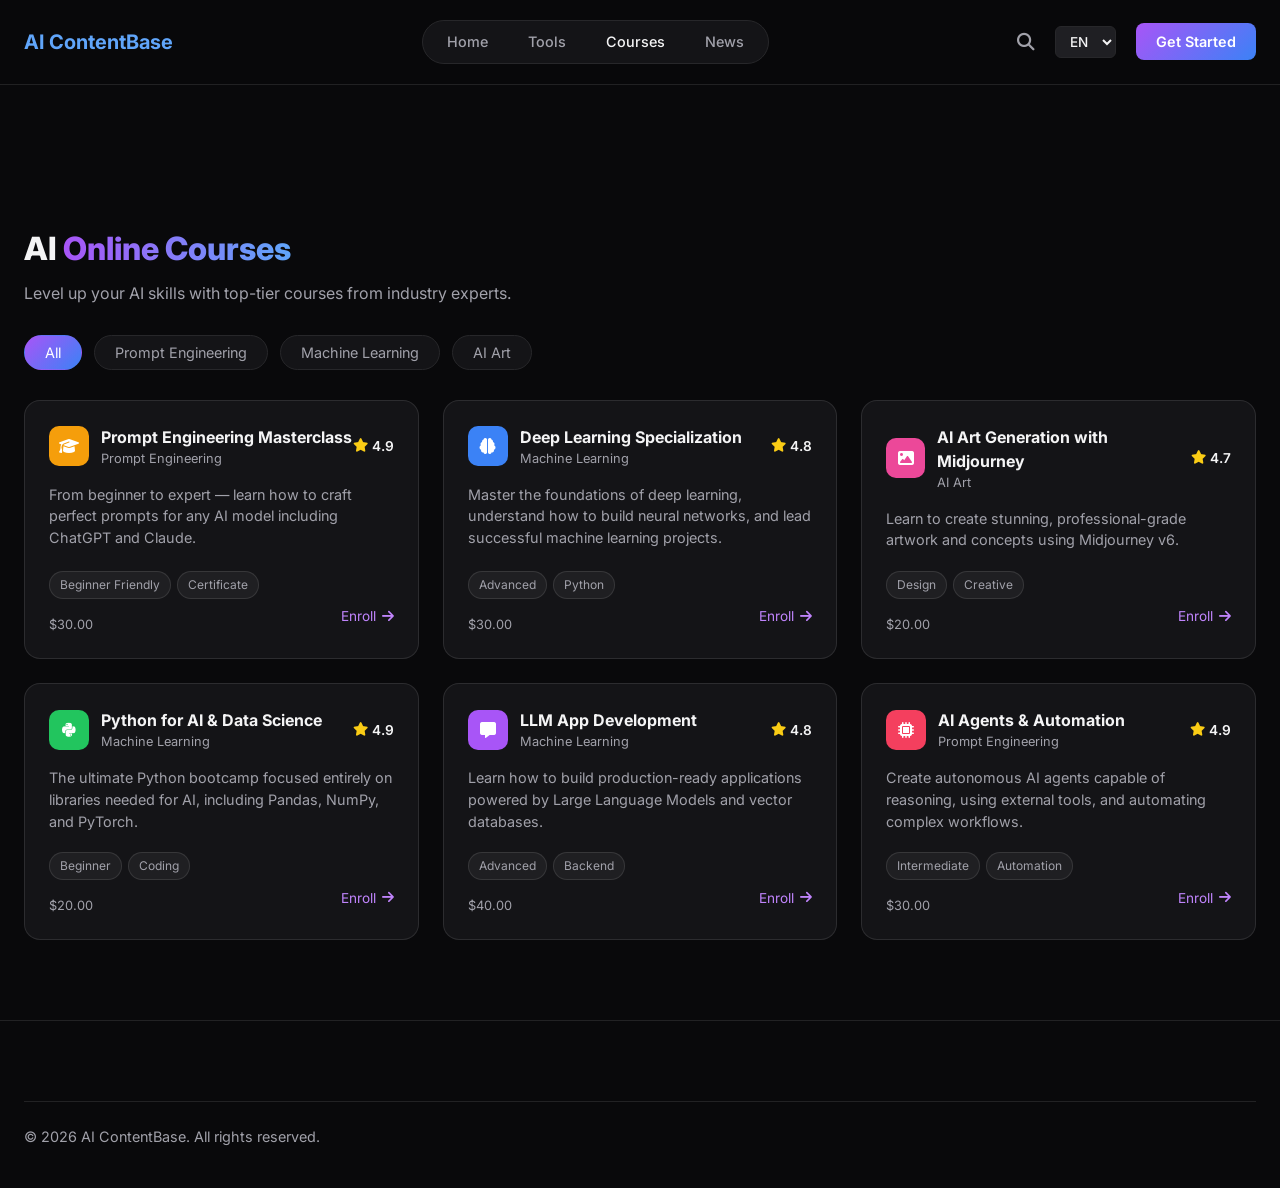
==== courses.html @ c326102f "first commit" ====
<!DOCTYPE html>
<html lang="en">

<head>
    <meta charset="UTF-8">
    <meta name="viewport" content="width=device-width, initial-scale=1.0">
    <title>AI ContentBase | Courses</title>
    <link href="https://fonts.googleapis.com/css2?family=Inter:wght@400;500;600;700;800&display=swap" rel="stylesheet">
    <link rel="stylesheet" href="https://cdnjs.cloudflare.com/ajax/libs/font-awesome/6.4.0/css/all.min.css">
    <link rel="stylesheet" href="style.css">
</head>

<body>

    <nav>
        <div class="nav-left">
            <a href="index.html" class="logo-text">AI ContentBase</a>
        </div>
        <div class="nav-center">
            <a href="index.html" data-i18n="nav_home">Home</a>
            <a href="tools.html" data-i18n="nav_tools">Tools</a>
            <a href="courses.html" class="active" data-i18n="nav_courses">Courses</a>
            <a href="news.html" data-i18n="nav_news">News</a>
        </div>
        <div class="nav-right">
            <i class="fa-solid fa-magnifying-glass search-icon"></i>
            <select class="lang-switch">
                <option value="en">EN</option>
                <option value="th">TH</option>
            </select>
            <button class="btn-primary" data-i18n="nav_get_started">Get Started</button>
        </div>
    </nav>

    <section class="container" style="padding-top: 60px;">
        <div class="section-header-left">
            <div>
                <h2 data-i18n="courses_title">AI <span class="text-gradient">Online Courses</span></h2>
                <p data-i18n="courses_desc">Level up your AI skills with top-tier courses from industry experts.</p>
            </div>
        </div>

        <div class="filters filters-left">
            <button class="filter-btn active" data-i18n="cat_all">All</button>
            <button class="filter-btn" data-i18n="cat_prompt_engineering">Prompt Engineering</button>
            <button class="filter-btn" data-i18n="cat_machine_learning">Machine Learning</button>
            <button class="filter-btn" data-i18n="cat_ai_art">AI Art</button>
        </div>

        <div class="grid-3">
            <a href="#" class="card tool-card">
                <div class="card-header">
                    <div class="card-icon" style="background: #f59e0b;"><i class="fa-solid fa-graduation-cap"></i></div>
                    <div class="tool-title-wrap">
                        <div class="tool-title" data-i18n="course_1_title">Prompt Engineering Masterclass</div>
                        <div class="tool-cat" data-i18n="cat_prompt_engineering">Prompt Engineering</div>
                    </div>
                    <div class="tool-rating"><i class="fa-solid fa-star"></i> 4.9</div>
                </div>
                <p class="tool-desc" data-i18n="course_1_desc">From beginner to expert — learn how to craft perfect prompts for any AI model
                    including ChatGPT and Claude.</p>
                <div class="tool-tags">
                    <span class="tool-tag" data-i18n="tag_beginner_friendly">Beginner Friendly</span>
                    <span class="tool-tag" data-i18n="tag_certificate">Certificate</span>
                </div>
                <div class="tool-footer">
                    <div class="tool-price">$30.00</div>
                    <div class="tool-visit enroll-btn" data-i18n="btn_enroll">Enroll <i
                            class="fa-solid fa-arrow-right"></i></div>
                </div>
            </a>

            <a href="#" class="card tool-card">
                <div class="card-header">
                    <div class="card-icon" style="background: #3b82f6;"><i class="fa-solid fa-brain"></i></div>
                    <div class="tool-title-wrap">
                        <div class="tool-title" data-i18n="course_2_title">Deep Learning Specialization</div>
                        <div class="tool-cat" data-i18n="cat_machine_learning">Machine Learning</div>
                    </div>
                    <div class="tool-rating"><i class="fa-solid fa-star"></i> 4.8</div>
                </div>
                <p class="tool-desc" data-i18n="course_2_desc">Master the foundations of deep learning, understand how to build neural networks,
                    and lead successful machine learning projects.</p>
                <div class="tool-tags">
                    <span class="tool-tag" data-i18n="tag_advanced">Advanced</span>
                    <span class="tool-tag" data-i18n="tag_python">Python</span>
                </div>
                <div class="tool-footer">
                    <div class="tool-price">$30.00</div>
                    <div class="tool-visit enroll-btn" data-i18n="btn_enroll">Enroll <i
                            class="fa-solid fa-arrow-right"></i></div>
                </div>
            </a>

            <a href="#" class="card tool-card">
                <div class="card-header">
                    <div class="card-icon" style="background: #ec4899;"><i class="fa-solid fa-image"></i></div>
                    <div class="tool-title-wrap">
                        <div class="tool-title" data-i18n="course_3_title">AI Art Generation with Midjourney</div>
                        <div class="tool-cat" data-i18n="cat_ai_art">AI Art</div>
                    </div>
                    <div class="tool-rating"><i class="fa-solid fa-star"></i> 4.7</div>
                </div>
                <p class="tool-desc" data-i18n="course_3_desc">Learn to create stunning, professional-grade artwork and concepts using Midjourney
                    v6.</p>
                <div class="tool-tags">
                    <span class="tool-tag" data-i18n="tag_design">Design</span>
                    <span class="tool-tag" data-i18n="tag_creative">Creative</span>
                </div>
                <div class="tool-footer">
                    <div class="tool-price">$20.00</div>
                    <div class="tool-visit enroll-btn" data-i18n="btn_enroll">Enroll <i
                            class="fa-solid fa-arrow-right"></i></div>
                </div>
            </a>

            <a href="#" class="card tool-card">
                <div class="card-header">
                    <div class="card-icon" style="background: #22c55e;"><i class="fa-brands fa-python"></i></div>
                    <div class="tool-title-wrap">
                        <div class="tool-title" data-i18n="course_4_title">Python for AI & Data Science</div>
                        <div class="tool-cat" data-i18n="cat_machine_learning">Machine Learning</div>
                    </div>
                    <div class="tool-rating"><i class="fa-solid fa-star"></i> 4.9</div>
                </div>
                <p class="tool-desc" data-i18n="course_4_desc">The ultimate Python bootcamp focused entirely on libraries needed for AI, including
                    Pandas, NumPy, and PyTorch.</p>
                <div class="tool-tags">
                    <span class="tool-tag" data-i18n="tag_beginner">Beginner</span>
                    <span class="tool-tag" data-i18n="tag_coding">Coding</span>
                </div>
                <div class="tool-footer">
                    <div class="tool-price">$20.00</div>
                    <div class="tool-visit enroll-btn" data-i18n="btn_enroll">Enroll <i
                            class="fa-solid fa-arrow-right"></i></div>
                </div>
            </a>

            <a href="#" class="card tool-card">
                <div class="card-header">
                    <div class="card-icon" style="background: #a855f7;"><i class="fa-solid fa-message"></i></div>
                    <div class="tool-title-wrap">
                        <div class="tool-title" data-i18n="course_5_title">LLM App Development</div>
                        <div class="tool-cat" data-i18n="cat_machine_learning">Machine Learning</div>
                    </div>
                    <div class="tool-rating"><i class="fa-solid fa-star"></i> 4.8</div>
                </div>
                <p class="tool-desc" data-i18n="course_5_desc">Learn how to build production-ready applications powered by Large Language Models
                    and vector databases.</p>
                <div class="tool-tags">
                    <span class="tool-tag" data-i18n="tag_advanced">Advanced</span>
                    <span class="tool-tag" data-i18n="tag_backend">Backend</span>
                </div>
                <div class="tool-footer">
                    <div class="tool-price">$40.00</div>
                    <div class="tool-visit enroll-btn" data-i18n="btn_enroll">Enroll <i
                            class="fa-solid fa-arrow-right"></i></div>
                </div>
            </a>

            <a href="#" class="card tool-card">
                <div class="card-header">
                    <div class="card-icon" style="background: #f43f5e;"><i class="fa-solid fa-microchip"></i></div>
                    <div class="tool-title-wrap">
                        <div class="tool-title" data-i18n="course_6_title">AI Agents & Automation</div>
                        <div class="tool-cat" data-i18n="cat_prompt_engineering">Prompt Engineering</div>
                    </div>
                    <div class="tool-rating"><i class="fa-solid fa-star"></i> 4.9</div>
                </div>
                <p class="tool-desc" data-i18n="course_6_desc">Create autonomous AI agents capable of reasoning, using external tools, and
                    automating complex workflows.</p>
                <div class="tool-tags">
                    <span class="tool-tag" data-i18n="tag_intermediate">Intermediate</span>
                    <span class="tool-tag" data-i18n="tag_automation">Automation</span>
                </div>
                <div class="tool-footer">
                    <div class="tool-price">$30.00</div>
                    <div class="tool-visit enroll-btn" data-i18n="btn_enroll">Enroll <i
                            class="fa-solid fa-arrow-right"></i></div>
                </div>
            </a>
        </div>
    </section>

    <footer>
        <div class="container">
            <div class="footer-bottom">
                <div data-i18n="footer_rights">&copy; 2026 AI ContentBase. All rights reserved.</div>
            </div>
        </div>
    </footer>
    <script src="script.js"></script>
</body>

</html>
---- style.css ----
:root {
    --bg: #09090b;
    --surface: #141417;
    --surface-light: #1f1f23;
    --border: #27272a;
    --border-light: rgba(255, 255, 255, 0.1);
    --text-main: #f4f4f5;
    --text-muted: #a1a1aa;

    --grad-primary: linear-gradient(135deg, #a855f7 0%, #3b82f6 100%);
    --grad-purple-blue: linear-gradient(90deg, #a855f7, #60a5fa);
    --grad-blue-teal: linear-gradient(90deg, #3b82f6, #2dd4bf);

    --tag-purple: rgba(168, 85, 247, 0.2);
    --tag-purple-text: #d8b4fe;
    --tag-blue: rgba(59, 130, 246, 0.2);
    --tag-blue-text: #93c5fd;
    --tag-green: rgba(34, 197, 94, 0.2);
    --tag-green-text: #86efac;
    --tag-orange: rgba(249, 115, 22, 0.2);
    --tag-orange-text: #fdba74;
    --tag-pink: rgba(236, 72, 153, 0.2);
    --tag-pink-text: #f9a8d4;
    --tag-teal: rgba(20, 184, 166, 0.2);
    --tag-teal-text: #5eead4;
}

* {
    margin: 0;
    padding: 0;
    box-sizing: border-box;
    font-family: 'Inter', sans-serif;
}

body {
    background-color: var(--bg);
    color: var(--text-main);
    line-height: 1.5;
    overflow-x: hidden;
}

a {
    text-decoration: none;
    color: inherit;
}

.container {
    max-width: 1280px;
    margin: 0 auto;
    padding: 0 24px;
}

/* Navigation */
nav {
    display: flex;
    justify-content: space-between;
    align-items: center;
    padding: 20px 24px;
    border-bottom: 1px solid var(--border-light);
    background: rgba(9, 9, 11, 0.8);
    backdrop-filter: blur(12px);
    position: sticky;
    top: 0;
    z-index: 100;
}

.sidebar nav {
    flex-direction: column;
    align-items: stretch;
    justify-content: flex-start;
    padding: 0;
    border-bottom: none;
    background: transparent;
    backdrop-filter: none;
    position: static;
}

.nav-left {
    display: flex;
    align-items: center;
    gap: 12px;
}

.logo-text {
    font-size: 1.25rem;
    font-weight: 700;
    color: #60a5fa;
}

.nav-center {
    display: flex;
    gap: 24px;
    background: var(--surface);
    padding: 6px 16px;
    border-radius: 100px;
    border: 1px solid var(--border);
}

.nav-center a {
    font-size: 0.9rem;
    color: var(--text-muted);
    font-weight: 500;
    transition: color 0.2s;
    padding: 4px 8px;
}

.nav-center a.active,
.nav-center a:hover {
    color: var(--text-main);
}

.nav-right {
    display: flex;
    align-items: center;
    gap: 20px;
}

.search-icon {
    color: var(--text-muted);
    cursor: pointer;
    font-size: 1.1rem;
}

.lang-switch {
    background: var(--surface-light);
    color: var(--text-main);
    border: 1px solid var(--border);
    border-radius: 6px;
    padding: 6px 10px;
    font-size: 0.85rem;
    font-weight: 500;
    outline: none;
    cursor: pointer;
    transition: all 0.2s;
}

.lang-switch:hover {
    border-color: rgba(255, 255, 255, 0.2);
}

/* Buttons */
.btn-primary {
    background: var(--grad-primary);
    color: white;
    padding: 10px 20px;
    border-radius: 8px;
    font-weight: 600;
    font-size: 0.9rem;
    border: none;
    cursor: pointer;
    transition: opacity 0.2s;
}

.btn-primary:hover {
    opacity: 0.9;
}

.btn-large {
    padding: 16px 32px;
    border-radius: 14px;
    font-size: 1.1rem;
    font-weight: 600;
    display: inline-flex;
    align-items: center;
    gap: 8px;
    cursor: pointer;
    transition: transform 0.2s;
}

.btn-large:hover {
    transform: translateY(-2px);
}

.btn-gradient {
    background: var(--grad-primary);
    color: white;
    border: none;
}

.btn-outline {
    background: rgba(255, 255, 255, 0.03);
    border: 1px solid var(--border-light);
    color: white;
}

/* Hero */
.hero {
    position: relative;
    padding: 160px 0 120px;
    text-align: center;
    overflow: hidden;
    border-bottom: 1px solid var(--border-light);
}

.hero-bg-grid {
    position: absolute;
    top: 0;
    left: 0;
    right: 0;
    bottom: 0;
    background-image: linear-gradient(to right, rgba(255, 255, 255, 0.03) 1px, transparent 1px), linear-gradient(to bottom, rgba(255, 255, 255, 0.03) 1px, transparent 1px);
    background-size: 50px 50px;
    z-index: -1;
    mask-image: radial-gradient(circle at center, black 40%, transparent 80%);
    -webkit-mask-image: radial-gradient(circle at center, black 40%, transparent 80%);
}

.pill-badge {
    display: inline-flex;
    align-items: center;
    gap: 8px;
    background: rgba(255, 255, 255, 0.05);
    border: 1px solid var(--border-light);
    padding: 8px 20px;
    border-radius: 100px;
    font-size: 0.95rem;
    color: var(--text-muted);
    margin-bottom: 40px;
}

.pill-badge i {
    color: #a855f7;
}

.hero h1 {
    font-size: 6rem;
    font-weight: 800;
    line-height: 1.1;
    margin-bottom: 32px;
    letter-spacing: -2px;
}

.text-gradient {
    background: var(--grad-purple-blue);
    -webkit-background-clip: text;
    -webkit-text-fill-color: transparent;
}

.text-gradient-alt {
    background: var(--grad-blue-teal);
    -webkit-background-clip: text;
    -webkit-text-fill-color: transparent;
}

.hero p {
    font-size: 1.4rem;
    color: var(--text-muted);
    max-width: 750px;
    margin: 0 auto 50px;
}

.hero-btns {
    display: flex;
    justify-content: center;
    gap: 16px;
    margin-bottom: 60px;
}

/* Typography & Layout */
.section-header {
    text-align: center;
    margin: 120px 0 60px;
}

.section-header h2 {
    font-size: 3.5rem;
    font-weight: 800;
    margin-bottom: 16px;
    letter-spacing: -1px;
}

.section-header p {
    color: var(--text-muted);
    font-size: 1.25rem;
}

.section-header-left {
    display: flex;
    justify-content: space-between;
    align-items: flex-end;
    margin: 80px 0 30px;
}

.section-header-left h2 {
    font-size: 2rem;
    font-weight: 800;
}

.section-header-left p {
    color: var(--text-muted);
    margin-top: 8px;
}

.view-all {
    color: var(--text-muted);
    font-size: 0.9rem;
    transition: color 0.2s;
}

.view-all:hover {
    color: white;
}

/* Grids */
.grid-3 {
    display: grid;
    grid-template-columns: repeat(3, 1fr);
    gap: 24px;
}

.grid-4 {
    display: grid;
    grid-template-columns: repeat(4, 1fr);
    gap: 24px;
}

.grid-6 {
    display: grid;
    grid-template-columns: repeat(6, 1fr);
    gap: 20px;
}

/* Filters */
.filters {
    display: flex;
    justify-content: center;
    gap: 12px;
    margin-bottom: 40px;
    flex-wrap: wrap;
}

.filters-left {
    justify-content: flex-start;
    margin-bottom: 30px;
}

.filter-btn {
    background: var(--surface);
    border: 1px solid var(--border);
    color: var(--text-muted);
    padding: 8px 20px;
    border-radius: 100px;
    font-size: 0.9rem;
    cursor: pointer;
    transition: all 0.2s;
}

.filter-btn:hover {
    background: var(--surface-light);
    color: white;
}

.filter-btn.active {
    background: var(--grad-primary);
    color: white;
    border-color: transparent;
}

/* Cards */
.card {
    background: var(--surface);
    border: 1px solid var(--border-light);
    border-radius: 16px;
    padding: 24px;
    transition: transform 0.2s, border-color 0.2s;
    position: relative;
    display: flex;
    flex-direction: column;
    text-decoration: none;
}

.card:hover {
    transform: translateY(-4px);
    border-color: rgba(255, 255, 255, 0.2);
}

.card-header {
    display: flex;
    justify-content: space-between;
    align-items: flex-start;
    margin-bottom: 20px;
}

.card-icon {
    width: 48px;
    height: 48px;
    border-radius: 12px;
    display: flex;
    align-items: center;
    justify-content: center;
    font-size: 1.2rem;
    color: white;
    background: #3b82f6;
}

.card-arrow {
    color: var(--text-muted);
    font-size: 0.9rem;
}

.card-meta {
    display: flex;
    align-items: center;
    gap: 12px;
    margin-bottom: 12px;
    font-size: 0.8rem;
}

.tag {
    padding: 4px 10px;
    border-radius: 100px;
    font-weight: 600;
}

.tag-purple {
    background: var(--tag-purple);
    color: var(--tag-purple-text);
}

.tag-blue {
    background: var(--tag-blue);
    color: var(--tag-blue-text);
}

.tag-green {
    background: var(--tag-green);
    color: var(--tag-green-text);
}

.tag-orange {
    background: var(--tag-orange);
    color: var(--tag-orange-text);
}

.tag-pink {
    background: var(--tag-pink);
    color: var(--tag-pink-text);
}

.tag-teal {
    background: var(--tag-teal);
    color: var(--tag-teal-text);
}

.card-title {
    font-size: 1.1rem;
    font-weight: 700;
    margin-bottom: 8px;
}

.card-desc {
    color: var(--text-muted);
    font-size: 0.9rem;
}

/* Tool Cards */
.tool-card .card-header {
    align-items: center;
    margin-bottom: 16px;
}

.tool-card .card-icon {
    width: 40px;
    height: 40px;
    font-size: 1rem;
    border-radius: 10px;
}

.tool-title-wrap {
    flex-grow: 1;
    margin-left: 12px;
}

.tool-title {
    font-weight: 700;
    font-size: 1rem;
}

.tool-cat {
    font-size: 0.8rem;
    color: var(--text-muted);
}

.tool-rating {
    display: flex;
    align-items: center;
    gap: 4px;
    font-size: 0.85rem;
    font-weight: 600;
}

.tool-rating i {
    color: #facc15;
}

.tool-desc {
    color: var(--text-muted);
    font-size: 0.9rem;
    margin-bottom: 20px;
    flex-grow: 1;
}

.tool-footer {
    display: flex;
    justify-content: space-between;
    align-items: center;
    margin-top: auto;
}

.tool-tags {
    display: flex;
    gap: 6px;
}

.tool-tag {
    background: rgba(255, 255, 255, 0.05);
    border: 1px solid var(--border-light);
    padding: 4px 10px;
    border-radius: 100px;
    font-size: 0.75rem;
    color: var(--text-muted);
}

.tool-visit {
    color: #c084fc;
    font-size: 0.85rem;
    display: flex;
    align-items: center;
    gap: 6px;
}

.tool-price {
    font-size: 0.8rem;
    color: var(--text-muted);
    margin-top: 16px;
}

/* Footer */
footer {
    border-top: 1px solid var(--border-light);
    padding: 80px 0 40px;
    margin-top: 80px;
}

.footer-grid {
    display: grid;
    grid-template-columns: 2fr 1fr 1fr 1fr;
    gap: 40px;
    margin-bottom: 60px;
}

.footer-brand p {
    color: var(--text-muted);
    margin: 20px 0;
    font-size: 1.05rem;
    max-width: 300px;
}

.socials {
    display: flex;
    gap: 12px;
}

.social-btn {
    width: 40px;
    height: 40px;
    border-radius: 50%;
    border: 1px solid var(--border-light);
    display: flex;
    align-items: center;
    justify-content: center;
    color: var(--text-muted);
    transition: all 0.2s;
}

.social-btn:hover {
    color: white;
    border-color: white;
}

.footer-links h4 {
    font-size: 1.1rem;
    margin-bottom: 24px;
    font-weight: 600;
}

.footer-links ul {
    list-style: none;
}

.footer-links li {
    margin-bottom: 16px;
}

.footer-links a {
    color: var(--text-muted);
    transition: color 0.2s;
}

.footer-links a:hover {
    color: white;
}

.footer-bottom {
    border-top: 1px solid var(--border-light);
    padding-top: 24px;
    display: flex;
    justify-content: space-between;
    color: var(--text-muted);
    font-size: 0.9rem;
    align-items: center;
}

/* Responsive */
@media (max-width: 1024px) {
    .grid-6 {
        grid-template-columns: repeat(3, 1fr);
    }

    .grid-4 {
        grid-template-columns: repeat(2, 1fr);
    }

    .grid-3 {
        grid-template-columns: repeat(2, 1fr);
    }
}

@media (max-width: 768px) {
    .nav-center {
        display: none;
    }

    .hero h1 {
        font-size: 3rem;
    }

    .grid-6,
    .grid-4,
    .grid-3 {
        grid-template-columns: 1fr;
    }

    .footer-grid {
        grid-template-columns: 1fr;
    }
}

/* Animations */
@keyframes fadeIn {
    from {
        opacity: 0;
        transform: translateY(10px);
    }

    to {
        opacity: 1;
        transform: translateY(0);
    }
}
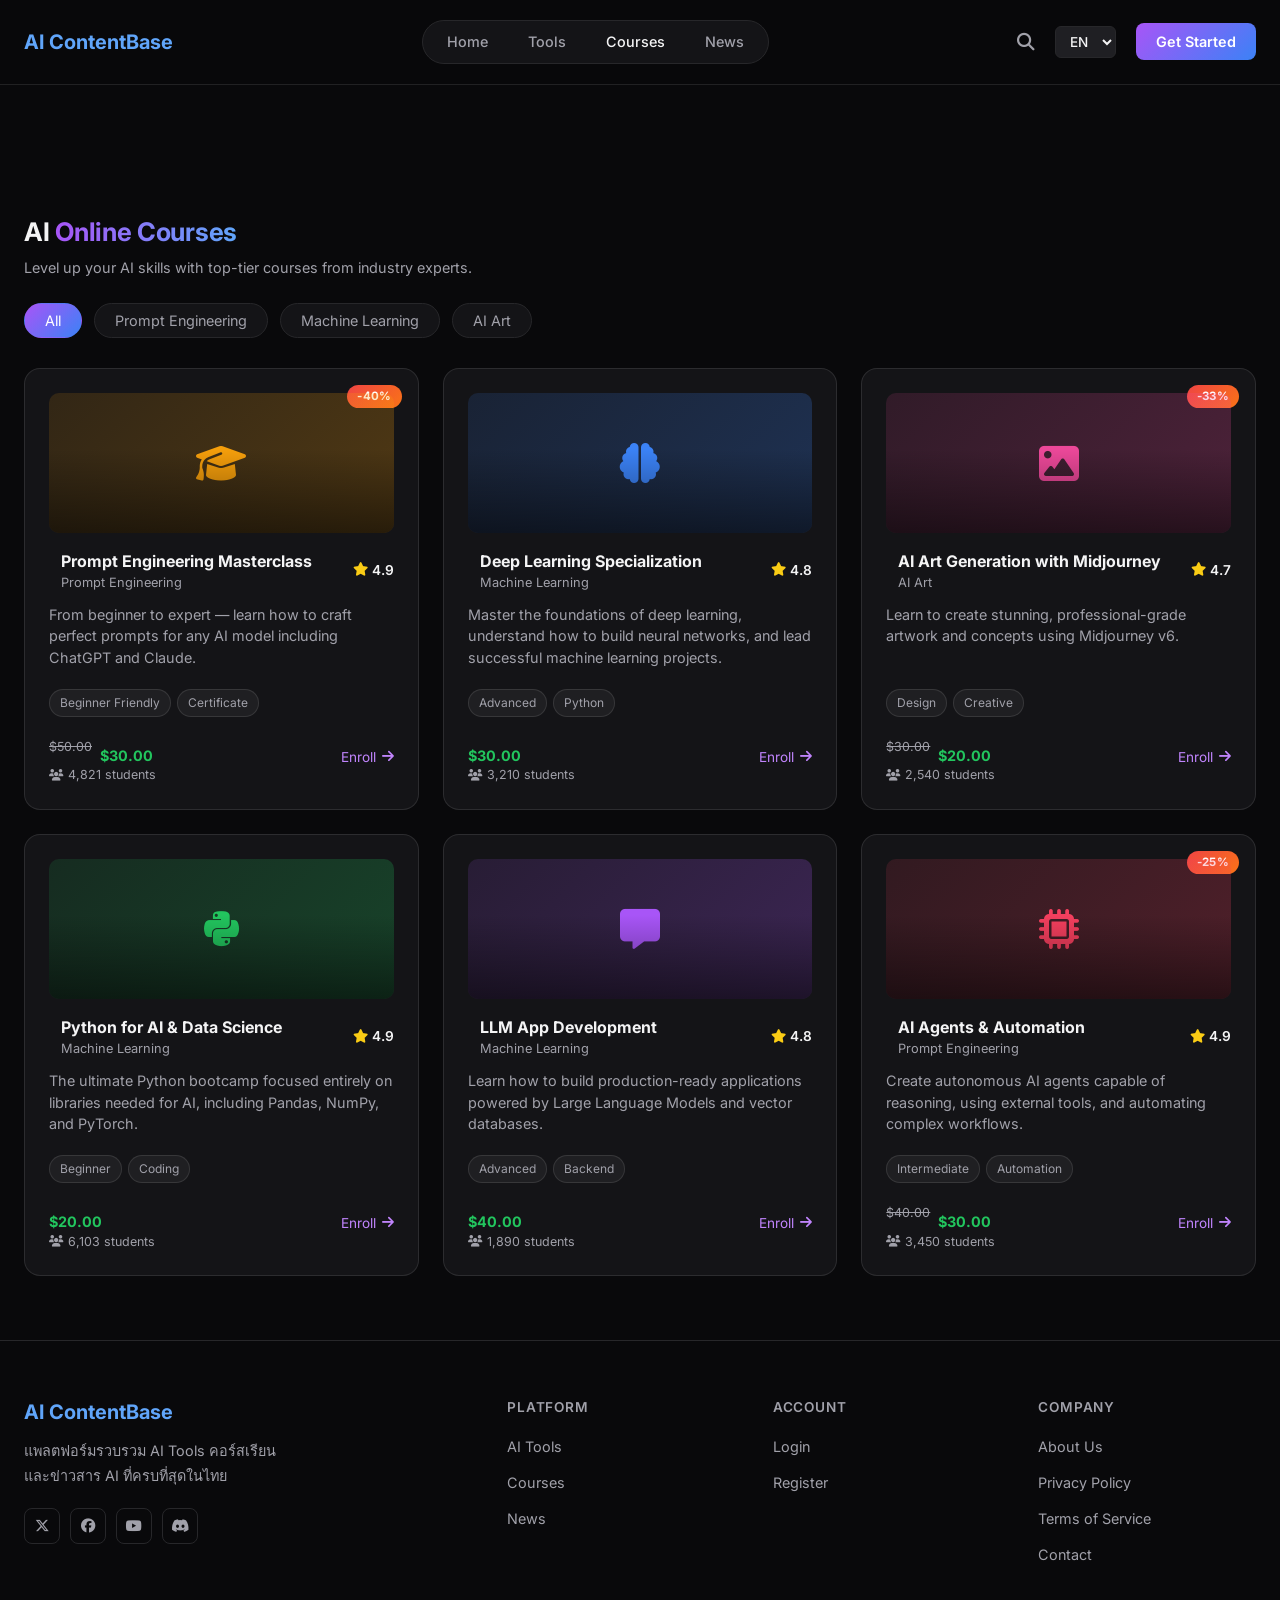
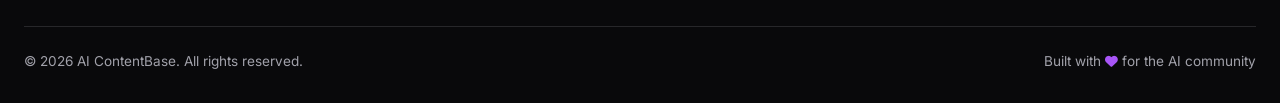
==== commit 35a101b7: "Improve UX/UI: search overlay, toast, empty state, course thumbnails, discount badges, full footer, " ====
--- a/courses.html
+++ b/courses.html
@@ -12,6 +12,21 @@
 
 <body>
 
+    <!-- Search Overlay -->
+    <div class="search-overlay" id="searchOverlay">
+        <div class="search-overlay-inner">
+            <div class="search-overlay-input-wrap">
+                <i class="fa-solid fa-magnifying-glass"></i>
+                <input type="text" class="search-overlay-input" id="searchOverlayInput" placeholder="Search courses...">
+                <button class="search-overlay-close" id="searchOverlayClose">ESC</button>
+            </div>
+            <p class="search-hint">Press <kbd style="background:var(--surface-light);border:1px solid var(--border);padding:2px 7px;border-radius:4px;font-size:0.8rem;">Enter</kbd> to search &nbsp;·&nbsp; <kbd style="background:var(--surface-light);border:1px solid var(--border);padding:2px 7px;border-radius:4px;font-size:0.8rem;">ESC</kbd> to close</p>
+        </div>
+    </div>
+
+    <!-- Toast Container -->
+    <div class="toast-container" id="toastContainer"></div>
+
     <nav>
         <div class="nav-left">
             <a href="index.html" class="logo-text">AI ContentBase</a>
@@ -23,16 +38,26 @@
             <a href="news.html" data-i18n="nav_news">News</a>
         </div>
         <div class="nav-right">
-            <i class="fa-solid fa-magnifying-glass search-icon"></i>
+            <i class="fa-solid fa-magnifying-glass search-icon" id="searchToggle"></i>
             <select class="lang-switch">
                 <option value="en">EN</option>
                 <option value="th">TH</option>
             </select>
             <button class="btn-primary" data-i18n="nav_get_started">Get Started</button>
+            <button class="nav-hamburger" id="navHamburger"><i class="fa-solid fa-bars"></i></button>
         </div>
     </nav>
 
-    <section class="container" style="padding-top: 60px;">
+    <!-- Mobile Nav -->
+    <div class="mobile-nav" id="mobileNav">
+        <a href="index.html" data-i18n="nav_home">Home</a>
+        <a href="tools.html" data-i18n="nav_tools">Tools</a>
+        <a href="courses.html" class="active" data-i18n="nav_courses">Courses</a>
+        <a href="news.html" data-i18n="nav_news">News</a>
+    </div>
+
+    <section class="page-section">
+        <div class="container">
         <div class="section-header-left">
             <div>
                 <h2 data-i18n="courses_title">AI <span class="text-gradient">Online Courses</span></h2>
@@ -41,151 +66,240 @@
         </div>
 
         <div class="filters filters-left">
-            <button class="filter-btn active" data-i18n="cat_all">All</button>
-            <button class="filter-btn" data-i18n="cat_prompt_engineering">Prompt Engineering</button>
-            <button class="filter-btn" data-i18n="cat_machine_learning">Machine Learning</button>
-            <button class="filter-btn" data-i18n="cat_ai_art">AI Art</button>
-        </div>
-
-        <div class="grid-3">
-            <a href="#" class="card tool-card">
-                <div class="card-header">
-                    <div class="card-icon" style="background: #f59e0b;"><i class="fa-solid fa-graduation-cap"></i></div>
+            <button class="filter-btn active" data-filter="all" data-i18n="cat_all">All</button>
+            <button class="filter-btn" data-filter="prompt engineering" data-i18n="cat_prompt_engineering">Prompt Engineering</button>
+            <button class="filter-btn" data-filter="machine learning" data-i18n="cat_machine_learning">Machine Learning</button>
+            <button class="filter-btn" data-filter="ai art" data-i18n="cat_ai_art">AI Art</button>
+        </div>
+
+        <div class="grid-3" id="coursesGrid">
+            <!-- Card 1 -->
+            <a href="#" class="card tool-card" data-category="prompt engineering">
+                <div class="discount-badge">-40%</div>
+                <div class="course-thumb" style="background: linear-gradient(135deg, #f59e0b22, #f59e0b44);">
+                    <i class="fa-solid fa-graduation-cap" style="color:#f59e0b;"></i>
+                </div>
+                <div class="card-header" style="margin-bottom:12px;">
                     <div class="tool-title-wrap">
                         <div class="tool-title" data-i18n="course_1_title">Prompt Engineering Masterclass</div>
                         <div class="tool-cat" data-i18n="cat_prompt_engineering">Prompt Engineering</div>
                     </div>
                     <div class="tool-rating"><i class="fa-solid fa-star"></i> 4.9</div>
                 </div>
-                <p class="tool-desc" data-i18n="course_1_desc">From beginner to expert — learn how to craft perfect prompts for any AI model
-                    including ChatGPT and Claude.</p>
-                <div class="tool-tags">
+                <p class="tool-desc" data-i18n="course_1_desc">From beginner to expert — learn how to craft perfect prompts for any AI model including ChatGPT and Claude.</p>
+                <div class="tool-tags" style="margin-bottom:12px;">
                     <span class="tool-tag" data-i18n="tag_beginner_friendly">Beginner Friendly</span>
                     <span class="tool-tag" data-i18n="tag_certificate">Certificate</span>
                 </div>
                 <div class="tool-footer">
-                    <div class="tool-price">$30.00</div>
-                    <div class="tool-visit enroll-btn" data-i18n="btn_enroll">Enroll <i
-                            class="fa-solid fa-arrow-right"></i></div>
-                </div>
-            </a>
-
-            <a href="#" class="card tool-card">
-                <div class="card-header">
-                    <div class="card-icon" style="background: #3b82f6;"><i class="fa-solid fa-brain"></i></div>
+                    <div>
+                        <div class="price-wrap">
+                            <span class="price-original">$50.00</span>
+                            <span class="price-current tool-price">$30.00</span>
+                        </div>
+                        <div class="student-count"><i class="fa-solid fa-users"></i> 4,821 students</div>
+                    </div>
+                    <div class="tool-visit enroll-btn" data-i18n="btn_enroll">Enroll <i class="fa-solid fa-arrow-right"></i></div>
+                </div>
+            </a>
+
+            <!-- Card 2 -->
+            <a href="#" class="card tool-card" data-category="machine learning">
+                <div class="course-thumb" style="background: linear-gradient(135deg, #3b82f622, #3b82f644);">
+                    <i class="fa-solid fa-brain" style="color:#3b82f6;"></i>
+                </div>
+                <div class="card-header" style="margin-bottom:12px;">
                     <div class="tool-title-wrap">
                         <div class="tool-title" data-i18n="course_2_title">Deep Learning Specialization</div>
                         <div class="tool-cat" data-i18n="cat_machine_learning">Machine Learning</div>
                     </div>
                     <div class="tool-rating"><i class="fa-solid fa-star"></i> 4.8</div>
                 </div>
-                <p class="tool-desc" data-i18n="course_2_desc">Master the foundations of deep learning, understand how to build neural networks,
-                    and lead successful machine learning projects.</p>
-                <div class="tool-tags">
+                <p class="tool-desc" data-i18n="course_2_desc">Master the foundations of deep learning, understand how to build neural networks, and lead successful machine learning projects.</p>
+                <div class="tool-tags" style="margin-bottom:12px;">
                     <span class="tool-tag" data-i18n="tag_advanced">Advanced</span>
                     <span class="tool-tag" data-i18n="tag_python">Python</span>
                 </div>
                 <div class="tool-footer">
-                    <div class="tool-price">$30.00</div>
-                    <div class="tool-visit enroll-btn" data-i18n="btn_enroll">Enroll <i
-                            class="fa-solid fa-arrow-right"></i></div>
-                </div>
-            </a>
-
-            <a href="#" class="card tool-card">
-                <div class="card-header">
-                    <div class="card-icon" style="background: #ec4899;"><i class="fa-solid fa-image"></i></div>
+                    <div>
+                        <div class="price-wrap">
+                            <span class="price-current tool-price">$30.00</span>
+                        </div>
+                        <div class="student-count"><i class="fa-solid fa-users"></i> 3,210 students</div>
+                    </div>
+                    <div class="tool-visit enroll-btn" data-i18n="btn_enroll">Enroll <i class="fa-solid fa-arrow-right"></i></div>
+                </div>
+            </a>
+
+            <!-- Card 3 -->
+            <a href="#" class="card tool-card" data-category="ai art">
+                <div class="discount-badge">-33%</div>
+                <div class="course-thumb" style="background: linear-gradient(135deg, #ec489922, #ec489944);">
+                    <i class="fa-solid fa-image" style="color:#ec4899;"></i>
+                </div>
+                <div class="card-header" style="margin-bottom:12px;">
                     <div class="tool-title-wrap">
                         <div class="tool-title" data-i18n="course_3_title">AI Art Generation with Midjourney</div>
                         <div class="tool-cat" data-i18n="cat_ai_art">AI Art</div>
                     </div>
                     <div class="tool-rating"><i class="fa-solid fa-star"></i> 4.7</div>
                 </div>
-                <p class="tool-desc" data-i18n="course_3_desc">Learn to create stunning, professional-grade artwork and concepts using Midjourney
-                    v6.</p>
-                <div class="tool-tags">
+                <p class="tool-desc" data-i18n="course_3_desc">Learn to create stunning, professional-grade artwork and concepts using Midjourney v6.</p>
+                <div class="tool-tags" style="margin-bottom:12px;">
                     <span class="tool-tag" data-i18n="tag_design">Design</span>
                     <span class="tool-tag" data-i18n="tag_creative">Creative</span>
                 </div>
                 <div class="tool-footer">
-                    <div class="tool-price">$20.00</div>
-                    <div class="tool-visit enroll-btn" data-i18n="btn_enroll">Enroll <i
-                            class="fa-solid fa-arrow-right"></i></div>
-                </div>
-            </a>
-
-            <a href="#" class="card tool-card">
-                <div class="card-header">
-                    <div class="card-icon" style="background: #22c55e;"><i class="fa-brands fa-python"></i></div>
+                    <div>
+                        <div class="price-wrap">
+                            <span class="price-original">$30.00</span>
+                            <span class="price-current tool-price">$20.00</span>
+                        </div>
+                        <div class="student-count"><i class="fa-solid fa-users"></i> 2,540 students</div>
+                    </div>
+                    <div class="tool-visit enroll-btn" data-i18n="btn_enroll">Enroll <i class="fa-solid fa-arrow-right"></i></div>
+                </div>
+            </a>
+
+            <!-- Card 4 -->
+            <a href="#" class="card tool-card" data-category="machine learning">
+                <div class="course-thumb" style="background: linear-gradient(135deg, #22c55e22, #22c55e44);">
+                    <i class="fa-brands fa-python" style="color:#22c55e;"></i>
+                </div>
+                <div class="card-header" style="margin-bottom:12px;">
                     <div class="tool-title-wrap">
                         <div class="tool-title" data-i18n="course_4_title">Python for AI & Data Science</div>
                         <div class="tool-cat" data-i18n="cat_machine_learning">Machine Learning</div>
                     </div>
                     <div class="tool-rating"><i class="fa-solid fa-star"></i> 4.9</div>
                 </div>
-                <p class="tool-desc" data-i18n="course_4_desc">The ultimate Python bootcamp focused entirely on libraries needed for AI, including
-                    Pandas, NumPy, and PyTorch.</p>
-                <div class="tool-tags">
+                <p class="tool-desc" data-i18n="course_4_desc">The ultimate Python bootcamp focused entirely on libraries needed for AI, including Pandas, NumPy, and PyTorch.</p>
+                <div class="tool-tags" style="margin-bottom:12px;">
                     <span class="tool-tag" data-i18n="tag_beginner">Beginner</span>
                     <span class="tool-tag" data-i18n="tag_coding">Coding</span>
                 </div>
                 <div class="tool-footer">
-                    <div class="tool-price">$20.00</div>
-                    <div class="tool-visit enroll-btn" data-i18n="btn_enroll">Enroll <i
-                            class="fa-solid fa-arrow-right"></i></div>
-                </div>
-            </a>
-
-            <a href="#" class="card tool-card">
-                <div class="card-header">
-                    <div class="card-icon" style="background: #a855f7;"><i class="fa-solid fa-message"></i></div>
+                    <div>
+                        <div class="price-wrap">
+                            <span class="price-current tool-price">$20.00</span>
+                        </div>
+                        <div class="student-count"><i class="fa-solid fa-users"></i> 6,103 students</div>
+                    </div>
+                    <div class="tool-visit enroll-btn" data-i18n="btn_enroll">Enroll <i class="fa-solid fa-arrow-right"></i></div>
+                </div>
+            </a>
+
+            <!-- Card 5 -->
+            <a href="#" class="card tool-card" data-category="machine learning">
+                <div class="course-thumb" style="background: linear-gradient(135deg, #a855f722, #a855f744);">
+                    <i class="fa-solid fa-message" style="color:#a855f7;"></i>
+                </div>
+                <div class="card-header" style="margin-bottom:12px;">
                     <div class="tool-title-wrap">
                         <div class="tool-title" data-i18n="course_5_title">LLM App Development</div>
                         <div class="tool-cat" data-i18n="cat_machine_learning">Machine Learning</div>
                     </div>
                     <div class="tool-rating"><i class="fa-solid fa-star"></i> 4.8</div>
                 </div>
-                <p class="tool-desc" data-i18n="course_5_desc">Learn how to build production-ready applications powered by Large Language Models
-                    and vector databases.</p>
-                <div class="tool-tags">
+                <p class="tool-desc" data-i18n="course_5_desc">Learn how to build production-ready applications powered by Large Language Models and vector databases.</p>
+                <div class="tool-tags" style="margin-bottom:12px;">
                     <span class="tool-tag" data-i18n="tag_advanced">Advanced</span>
                     <span class="tool-tag" data-i18n="tag_backend">Backend</span>
                 </div>
                 <div class="tool-footer">
-                    <div class="tool-price">$40.00</div>
-                    <div class="tool-visit enroll-btn" data-i18n="btn_enroll">Enroll <i
-                            class="fa-solid fa-arrow-right"></i></div>
-                </div>
-            </a>
-
-            <a href="#" class="card tool-card">
-                <div class="card-header">
-                    <div class="card-icon" style="background: #f43f5e;"><i class="fa-solid fa-microchip"></i></div>
+                    <div>
+                        <div class="price-wrap">
+                            <span class="price-current tool-price">$40.00</span>
+                        </div>
+                        <div class="student-count"><i class="fa-solid fa-users"></i> 1,890 students</div>
+                    </div>
+                    <div class="tool-visit enroll-btn" data-i18n="btn_enroll">Enroll <i class="fa-solid fa-arrow-right"></i></div>
+                </div>
+            </a>
+
+            <!-- Card 6 -->
+            <a href="#" class="card tool-card" data-category="prompt engineering">
+                <div class="discount-badge">-25%</div>
+                <div class="course-thumb" style="background: linear-gradient(135deg, #f43f5e22, #f43f5e44);">
+                    <i class="fa-solid fa-microchip" style="color:#f43f5e;"></i>
+                </div>
+                <div class="card-header" style="margin-bottom:12px;">
                     <div class="tool-title-wrap">
                         <div class="tool-title" data-i18n="course_6_title">AI Agents & Automation</div>
                         <div class="tool-cat" data-i18n="cat_prompt_engineering">Prompt Engineering</div>
                     </div>
                     <div class="tool-rating"><i class="fa-solid fa-star"></i> 4.9</div>
                 </div>
-                <p class="tool-desc" data-i18n="course_6_desc">Create autonomous AI agents capable of reasoning, using external tools, and
-                    automating complex workflows.</p>
-                <div class="tool-tags">
+                <p class="tool-desc" data-i18n="course_6_desc">Create autonomous AI agents capable of reasoning, using external tools, and automating complex workflows.</p>
+                <div class="tool-tags" style="margin-bottom:12px;">
                     <span class="tool-tag" data-i18n="tag_intermediate">Intermediate</span>
                     <span class="tool-tag" data-i18n="tag_automation">Automation</span>
                 </div>
                 <div class="tool-footer">
-                    <div class="tool-price">$30.00</div>
-                    <div class="tool-visit enroll-btn" data-i18n="btn_enroll">Enroll <i
-                            class="fa-solid fa-arrow-right"></i></div>
-                </div>
-            </a>
+                    <div>
+                        <div class="price-wrap">
+                            <span class="price-original">$40.00</span>
+                            <span class="price-current tool-price">$30.00</span>
+                        </div>
+                        <div class="student-count"><i class="fa-solid fa-users"></i> 3,450 students</div>
+                    </div>
+                    <div class="tool-visit enroll-btn" data-i18n="btn_enroll">Enroll <i class="fa-solid fa-arrow-right"></i></div>
+                </div>
+            </a>
+
+            <!-- Empty State -->
+            <div class="empty-state" id="coursesEmpty">
+                <div class="empty-state-icon"><i class="fa-solid fa-graduation-cap"></i></div>
+                <h3>No courses found</h3>
+                <p>Try a different filter or search term.</p>
+            </div>
+        </div>
+    </section>
+
         </div>
     </section>
 
     <footer>
         <div class="container">
+            <div class="footer-grid">
+                <div class="footer-brand">
+                    <a href="index.html" class="logo-text">AI ContentBase</a>
+                    <p>แพลตฟอร์มรวบรวม AI Tools คอร์สเรียน และข่าวสาร AI ที่ครบที่สุดในไทย</p>
+                    <div class="socials">
+                        <a href="#" class="social-btn"><i class="fa-brands fa-x-twitter"></i></a>
+                        <a href="#" class="social-btn"><i class="fa-brands fa-facebook"></i></a>
+                        <a href="#" class="social-btn"><i class="fa-brands fa-youtube"></i></a>
+                        <a href="#" class="social-btn"><i class="fa-brands fa-discord"></i></a>
+                    </div>
+                </div>
+                <div class="footer-links">
+                    <h4>Platform</h4>
+                    <ul>
+                        <li><a href="tools.html">AI Tools</a></li>
+                        <li><a href="courses.html">Courses</a></li>
+                        <li><a href="news.html">News</a></li>
+                    </ul>
+                </div>
+                <div class="footer-links">
+                    <h4>Account</h4>
+                    <ul>
+                        <li><a href="login.html">Login</a></li>
+                        <li><a href="register.html">Register</a></li>
+                    </ul>
+                </div>
+                <div class="footer-links">
+                    <h4>Company</h4>
+                    <ul>
+                        <li><a href="#">About Us</a></li>
+                        <li><a href="#">Privacy Policy</a></li>
+                        <li><a href="#">Terms of Service</a></li>
+                        <li><a href="#">Contact</a></li>
+                    </ul>
+                </div>
+            </div>
             <div class="footer-bottom">
-                <div data-i18n="footer_rights">&copy; 2026 AI ContentBase. All rights reserved.</div>
+                <span data-i18n="footer_rights">&copy; 2026 AI ContentBase. All rights reserved.</span>
+                <span>Built with <i class="fa-solid fa-heart" style="color:#a855f7;font-size:0.8rem;"></i> for the AI community</span>
             </div>
         </div>
     </footer>
--- a/style.css
+++ b/style.css
@@ -156,19 +156,20 @@
 }
 
 .btn-large {
-    padding: 16px 32px;
-    border-radius: 14px;
-    font-size: 1.1rem;
+    padding: 12px 28px;
+    border-radius: 10px;
+    font-size: 1rem;
     font-weight: 600;
     display: inline-flex;
     align-items: center;
     gap: 8px;
     cursor: pointer;
-    transition: transform 0.2s;
+    transition: transform 0.2s, opacity 0.2s;
 }
 
 .btn-large:hover {
-    transform: translateY(-2px);
+    transform: translateY(-1px);
+    opacity: 0.92;
 }
 
 .btn-gradient {
@@ -186,7 +187,7 @@
 /* Hero */
 .hero {
     position: relative;
-    padding: 160px 0 120px;
+    padding: 100px 0 80px;
     text-align: center;
     overflow: hidden;
     border-bottom: 1px solid var(--border-light);
@@ -211,11 +212,11 @@
     gap: 8px;
     background: rgba(255, 255, 255, 0.05);
     border: 1px solid var(--border-light);
-    padding: 8px 20px;
+    padding: 6px 16px;
     border-radius: 100px;
-    font-size: 0.95rem;
-    color: var(--text-muted);
-    margin-bottom: 40px;
+    font-size: 0.85rem;
+    color: var(--text-muted);
+    margin-bottom: 28px;
 }
 
 .pill-badge i {
@@ -223,11 +224,11 @@
 }
 
 .hero h1 {
-    font-size: 6rem;
+    font-size: 4rem;
     font-weight: 800;
-    line-height: 1.1;
-    margin-bottom: 32px;
-    letter-spacing: -2px;
+    line-height: 1.15;
+    margin-bottom: 24px;
+    letter-spacing: -1.5px;
 }
 
 .text-gradient {
@@ -243,62 +244,72 @@
 }
 
 .hero p {
-    font-size: 1.4rem;
-    color: var(--text-muted);
-    max-width: 750px;
-    margin: 0 auto 50px;
+    font-size: 1.15rem;
+    color: var(--text-muted);
+    max-width: 600px;
+    margin: 0 auto 40px;
 }
 
 .hero-btns {
     display: flex;
     justify-content: center;
-    gap: 16px;
-    margin-bottom: 60px;
+    gap: 12px;
+    margin-bottom: 0;
 }
 
 /* Typography & Layout */
 .section-header {
     text-align: center;
-    margin: 120px 0 60px;
+    margin: 80px 0 48px;
 }
 
 .section-header h2 {
-    font-size: 3.5rem;
-    font-weight: 800;
-    margin-bottom: 16px;
-    letter-spacing: -1px;
+    font-size: 2.2rem;
+    font-weight: 700;
+    margin-bottom: 12px;
+    letter-spacing: -0.5px;
 }
 
 .section-header p {
     color: var(--text-muted);
-    font-size: 1.25rem;
+    font-size: 1rem;
 }
 
 .section-header-left {
     display: flex;
     justify-content: space-between;
     align-items: flex-end;
-    margin: 80px 0 30px;
+    margin: 64px 0 24px;
 }
 
 .section-header-left h2 {
-    font-size: 2rem;
-    font-weight: 800;
+    font-size: 1.6rem;
+    font-weight: 700;
+    letter-spacing: -0.3px;
 }
 
 .section-header-left p {
     color: var(--text-muted);
-    margin-top: 8px;
+    margin-top: 6px;
+    font-size: 0.9rem;
 }
 
 .view-all {
     color: var(--text-muted);
-    font-size: 0.9rem;
+    font-size: 0.85rem;
     transition: color 0.2s;
+    white-space: nowrap;
 }
 
 .view-all:hover {
     color: white;
+}
+
+/* Section divider */
+.section-divider {
+    border: none;
+    border-top: 1px solid var(--border);
+    margin: 0;
 }
 
 /* Grids */
@@ -537,51 +548,62 @@
 
 /* Footer */
 footer {
-    border-top: 1px solid var(--border-light);
-    padding: 80px 0 40px;
-    margin-top: 80px;
+    border-top: 1px solid var(--border);
+    padding: 56px 0 32px;
+    margin-top: 0;
 }
 
 .footer-grid {
     display: grid;
     grid-template-columns: 2fr 1fr 1fr 1fr;
-    gap: 40px;
-    margin-bottom: 60px;
+    gap: 48px;
+    margin-bottom: 48px;
+}
+
+.footer-brand .logo-text {
+    display: inline-block;
+    margin-bottom: 12px;
 }
 
 .footer-brand p {
     color: var(--text-muted);
-    margin: 20px 0;
-    font-size: 1.05rem;
-    max-width: 300px;
+    font-size: 0.9rem;
+    max-width: 260px;
+    line-height: 1.7;
 }
 
 .socials {
     display: flex;
-    gap: 12px;
+    gap: 10px;
+    margin-top: 20px;
 }
 
 .social-btn {
-    width: 40px;
-    height: 40px;
-    border-radius: 50%;
-    border: 1px solid var(--border-light);
+    width: 36px;
+    height: 36px;
+    border-radius: 8px;
+    border: 1px solid var(--border);
     display: flex;
     align-items: center;
     justify-content: center;
     color: var(--text-muted);
     transition: all 0.2s;
+    font-size: 0.9rem;
 }
 
 .social-btn:hover {
     color: white;
-    border-color: white;
+    border-color: rgba(255,255,255,0.3);
+    background: var(--surface-light);
 }
 
 .footer-links h4 {
-    font-size: 1.1rem;
-    margin-bottom: 24px;
+    font-size: 0.85rem;
+    margin-bottom: 16px;
     font-weight: 600;
+    text-transform: uppercase;
+    letter-spacing: 0.8px;
+    color: var(--text-muted);
 }
 
 .footer-links ul {
@@ -589,11 +611,12 @@
 }
 
 .footer-links li {
-    margin-bottom: 16px;
+    margin-bottom: 12px;
 }
 
 .footer-links a {
     color: var(--text-muted);
+    font-size: 0.9rem;
     transition: color 0.2s;
 }
 
@@ -602,12 +625,12 @@
 }
 
 .footer-bottom {
-    border-top: 1px solid var(--border-light);
+    border-top: 1px solid var(--border);
     padding-top: 24px;
     display: flex;
     justify-content: space-between;
     color: var(--text-muted);
-    font-size: 0.9rem;
+    font-size: 0.85rem;
     align-items: center;
 }
 
@@ -648,13 +671,700 @@
 
 /* Animations */
 @keyframes fadeIn {
-    from {
-        opacity: 0;
-        transform: translateY(10px);
+    from { opacity: 0; transform: translateY(10px); }
+    to { opacity: 1; transform: translateY(0); }
+}
+
+@keyframes slideDown {
+    from { opacity: 0; transform: translateY(-20px); }
+    to { opacity: 1; transform: translateY(0); }
+}
+
+@keyframes toastIn {
+    from { opacity: 0; transform: translateX(100%); }
+    to { opacity: 1; transform: translateX(0); }
+}
+
+@keyframes toastOut {
+    from { opacity: 1; transform: translateX(0); }
+    to { opacity: 0; transform: translateX(100%); }
+}
+
+/* Search Overlay */
+.search-overlay {
+    position: fixed;
+    inset: 0;
+    background: rgba(9, 9, 11, 0.92);
+    backdrop-filter: blur(16px);
+    z-index: 999;
+    display: flex;
+    flex-direction: column;
+    align-items: center;
+    padding-top: 120px;
+    opacity: 0;
+    pointer-events: none;
+    transition: opacity 0.25s ease;
+}
+
+.search-overlay.active {
+    opacity: 1;
+    pointer-events: auto;
+}
+
+.search-overlay-inner {
+    width: 100%;
+    max-width: 680px;
+    padding: 0 24px;
+    animation: slideDown 0.3s ease;
+}
+
+.search-overlay-input-wrap {
+    display: flex;
+    align-items: center;
+    gap: 16px;
+    background: var(--surface);
+    border: 1px solid rgba(255,255,255,0.15);
+    border-radius: 16px;
+    padding: 16px 24px;
+    margin-bottom: 16px;
+}
+
+.search-overlay-input-wrap i {
+    color: var(--text-muted);
+    font-size: 1.1rem;
+}
+
+.search-overlay-input {
+    flex: 1;
+    background: none;
+    border: none;
+    outline: none;
+    color: var(--text-main);
+    font-size: 1.2rem;
+    font-family: 'Inter', sans-serif;
+}
+
+.search-overlay-input::placeholder { color: var(--text-muted); }
+
+.search-overlay-close {
+    background: var(--surface-light);
+    border: 1px solid var(--border);
+    color: var(--text-muted);
+    padding: 6px 14px;
+    border-radius: 8px;
+    cursor: pointer;
+    font-size: 0.85rem;
+    transition: all 0.2s;
+    white-space: nowrap;
+}
+
+.search-overlay-close:hover { color: white; border-color: rgba(255,255,255,0.3); }
+
+.search-hint {
+    color: var(--text-muted);
+    font-size: 0.85rem;
+    text-align: center;
+}
+
+/* Toast Notification */
+.toast-container {
+    position: fixed;
+    bottom: 32px;
+    right: 32px;
+    z-index: 9999;
+    display: flex;
+    flex-direction: column;
+    gap: 12px;
+}
+
+.toast {
+    display: flex;
+    align-items: center;
+    gap: 12px;
+    background: var(--surface);
+    border: 1px solid var(--border);
+    border-radius: 12px;
+    padding: 14px 20px;
+    min-width: 280px;
+    max-width: 360px;
+    box-shadow: 0 8px 32px rgba(0,0,0,0.4);
+    animation: toastIn 0.3s ease forwards;
+}
+
+.toast.removing { animation: toastOut 0.3s ease forwards; }
+
+.toast-icon { font-size: 1.1rem; flex-shrink: 0; }
+.toast-success .toast-icon { color: #22c55e; }
+.toast-error .toast-icon { color: #ef4444; }
+.toast-info .toast-icon { color: #60a5fa; }
+
+.toast-body { flex: 1; }
+.toast-title { font-weight: 600; font-size: 0.9rem; margin-bottom: 2px; }
+.toast-msg { font-size: 0.82rem; color: var(--text-muted); }
+
+.toast-close {
+    background: none;
+    border: none;
+    color: var(--text-muted);
+    cursor: pointer;
+    font-size: 0.9rem;
+    padding: 2px;
+    transition: color 0.2s;
+}
+.toast-close:hover { color: white; }
+
+/* Empty State */
+.empty-state {
+    display: none;
+    flex-direction: column;
+    align-items: center;
+    justify-content: center;
+    padding: 80px 24px;
+    text-align: center;
+    grid-column: 1 / -1;
+}
+
+.empty-state.visible { display: flex; }
+
+.empty-state-icon {
+    width: 72px;
+    height: 72px;
+    border-radius: 20px;
+    background: var(--surface);
+    border: 1px solid var(--border);
+    display: flex;
+    align-items: center;
+    justify-content: center;
+    font-size: 1.8rem;
+    color: var(--text-muted);
+    margin-bottom: 20px;
+}
+
+.empty-state h3 {
+    font-size: 1.1rem;
+    font-weight: 600;
+    margin-bottom: 8px;
+}
+
+.empty-state p {
+    color: var(--text-muted);
+    font-size: 0.9rem;
+    max-width: 300px;
+}
+
+/* Discount Badge */
+.discount-badge {
+    position: absolute;
+    top: 16px;
+    right: 16px;
+    background: linear-gradient(135deg, #ef4444, #f97316);
+    color: white;
+    font-size: 0.72rem;
+    font-weight: 700;
+    padding: 3px 10px;
+    border-radius: 100px;
+    letter-spacing: 0.3px;
+}
+
+/* Course Thumbnail */
+.course-thumb {
+    width: 100%;
+    height: 140px;
+    border-radius: 10px;
+    margin-bottom: 16px;
+    display: flex;
+    align-items: center;
+    justify-content: center;
+    font-size: 2.5rem;
+    position: relative;
+    overflow: hidden;
+}
+
+.course-thumb::after {
+    content: '';
+    position: absolute;
+    inset: 0;
+    background: linear-gradient(to bottom, transparent 40%, rgba(0,0,0,0.5));
+}
+
+/* Student count */
+.student-count {
+    display: flex;
+    align-items: center;
+    gap: 5px;
+    font-size: 0.78rem;
+    color: var(--text-muted);
+}
+
+.student-count i { font-size: 0.72rem; }
+
+/* Price with original */
+.price-wrap {
+    display: flex;
+    align-items: center;
+    gap: 8px;
+}
+
+.price-original {
+    font-size: 0.78rem;
+    color: var(--text-muted);
+    text-decoration: line-through;
+}
+
+.price-current {
+    font-size: 0.9rem;
+    font-weight: 700;
+    color: #22c55e;
+}
+
+/* Hover glow on cards */
+.card:hover {
+    transform: translateY(-4px);
+    border-color: rgba(168, 85, 247, 0.3);
+    box-shadow: 0 8px 32px rgba(168, 85, 247, 0.08);
+}
+
+/* Mobile nav hamburger */
+.nav-hamburger {
+    display: none;
+    background: none;
+    border: none;
+    color: var(--text-main);
+    font-size: 1.3rem;
+    cursor: pointer;
+    padding: 4px;
+}
+
+.mobile-nav {
+    display: none;
+    position: fixed;
+    top: 65px;
+    left: 0;
+    right: 0;
+    background: rgba(9, 9, 11, 0.97);
+    backdrop-filter: blur(16px);
+    border-bottom: 1px solid var(--border);
+    padding: 16px 24px;
+    z-index: 98;
+    flex-direction: column;
+    gap: 4px;
+    animation: slideDown 0.2s ease;
+}
+
+.mobile-nav.open { display: flex; }
+
+.mobile-nav a {
+    padding: 12px 16px;
+    border-radius: 8px;
+    font-weight: 500;
+    color: var(--text-muted);
+    transition: all 0.2s;
+}
+
+.mobile-nav a:hover, .mobile-nav a.active {
+    background: var(--surface);
+    color: white;
+}
+
+/* Scrollable filters on mobile */
+@media (max-width: 768px) {
+    .nav-center { display: none; }
+    .nav-hamburger { display: block; }
+
+    .filters {
+        flex-wrap: nowrap;
+        overflow-x: auto;
+        -webkit-overflow-scrolling: touch;
+        scrollbar-width: none;
+        padding-bottom: 4px;
+        justify-content: flex-start;
     }
-
-    to {
-        opacity: 1;
-        transform: translateY(0);
-    }
-}
+    .filters::-webkit-scrollbar { display: none; }
+    .filter-btn { flex-shrink: 0; }
+
+    .hero h1 { font-size: 3rem; }
+    .grid-6, .grid-4, .grid-3 { grid-template-columns: 1fr; }
+    .footer-grid { grid-template-columns: 1fr; }
+    .toast-container { bottom: 16px; right: 16px; left: 16px; }
+    .toast { min-width: unset; }
+}
+
+/* Stats section */
+.stats-section {
+    display: grid;
+    grid-template-columns: repeat(4, 1fr);
+    gap: 1px;
+    background: var(--border);
+    border: 1px solid var(--border);
+    border-radius: 16px;
+    overflow: hidden;
+    margin: 48px 0;
+}
+
+.stat-item {
+    background: var(--surface);
+    padding: 28px 20px;
+    text-align: center;
+}
+
+.stat-item-value {
+    font-size: 1.9rem;
+    font-weight: 800;
+    background: var(--grad-purple-blue);
+    -webkit-background-clip: text;
+    -webkit-text-fill-color: transparent;
+    margin-bottom: 4px;
+}
+
+.stat-item-label {
+    font-size: 0.85rem;
+    color: var(--text-muted);
+}
+
+@media (max-width: 768px) {
+    .stats-section { grid-template-columns: repeat(2, 1fr); }
+}
+
+/* Page section wrapper */
+.page-section {
+    padding: 64px 0;
+    border-top: 1px solid var(--border);
+}
+
+.page-section:first-of-type {
+    border-top: none;
+}
+
+/* Knowledge row card */
+.knowledge-row {
+    display: grid;
+    grid-template-columns: repeat(2, 1fr);
+    gap: 12px;
+}
+
+.knowledge-card {
+    display: flex;
+    align-items: center;
+    gap: 16px;
+    padding: 18px 20px;
+    background: var(--surface);
+    border: 1px solid var(--border);
+    border-radius: 12px;
+    text-decoration: none;
+    transition: border-color 0.2s, transform 0.2s;
+}
+
+.knowledge-card:hover {
+    border-color: rgba(168,85,247,0.3);
+    transform: translateY(-2px);
+}
+
+.knowledge-icon {
+    width: 44px;
+    height: 44px;
+    border-radius: 10px;
+    display: flex;
+    align-items: center;
+    justify-content: center;
+    font-size: 1.2rem;
+    flex-shrink: 0;
+}
+
+.knowledge-title {
+    font-weight: 600;
+    font-size: 0.9rem;
+    margin-bottom: 3px;
+}
+
+.knowledge-meta {
+    font-size: 0.78rem;
+    color: var(--text-muted);
+}
+
+/* Portfolio card */
+.portfolio-card {
+    background: var(--surface);
+    border: 1px solid var(--border);
+    border-radius: 16px;
+    overflow: hidden;
+    transition: transform 0.2s, border-color 0.2s;
+}
+
+.portfolio-card:hover {
+    transform: translateY(-3px);
+    border-color: rgba(168,85,247,0.3);
+}
+
+.portfolio-thumb {
+    height: 150px;
+    display: flex;
+    align-items: center;
+    justify-content: center;
+    font-size: 2.5rem;
+}
+
+.portfolio-body {
+    padding: 16px 20px;
+}
+
+.portfolio-title {
+    font-weight: 600;
+    font-size: 0.95rem;
+    margin-bottom: 4px;
+}
+
+.portfolio-desc {
+    font-size: 0.8rem;
+    color: var(--text-muted);
+    margin-bottom: 12px;
+}
+
+.portfolio-author {
+    display: flex;
+    align-items: center;
+    gap: 8px;
+    font-size: 0.78rem;
+    color: var(--text-muted);
+    padding-top: 12px;
+    border-top: 1px solid var(--border);
+}
+
+.avatar-sm {
+    width: 22px;
+    height: 22px;
+    border-radius: 50%;
+    display: flex;
+    align-items: center;
+    justify-content: center;
+    font-size: 0.6rem;
+    font-weight: 700;
+    color: white;
+    flex-shrink: 0;
+}
+
+/* Review card */
+.review-card {
+    background: var(--surface);
+    border: 1px solid var(--border);
+    border-radius: 16px;
+    padding: 24px;
+    display: flex;
+    flex-direction: column;
+    gap: 12px;
+}
+
+.review-stars {
+    display: flex;
+    gap: 2px;
+    color: #facc15;
+    font-size: 0.85rem;
+}
+
+.review-text {
+    color: var(--text-muted);
+    font-size: 0.88rem;
+    line-height: 1.75;
+    flex: 1;
+}
+
+.review-author {
+    display: flex;
+    align-items: center;
+    gap: 10px;
+    padding-top: 12px;
+    border-top: 1px solid var(--border);
+}
+
+.avatar-md {
+    width: 36px;
+    height: 36px;
+    border-radius: 50%;
+    display: flex;
+    align-items: center;
+    justify-content: center;
+    font-weight: 700;
+    font-size: 0.9rem;
+    color: white;
+    flex-shrink: 0;
+}
+
+.review-name {
+    font-weight: 600;
+    font-size: 0.88rem;
+}
+
+.review-role {
+    font-size: 0.75rem;
+    color: var(--text-muted);
+}
+
+/* CTA Banner */
+.cta-banner {
+    background: var(--surface);
+    border: 1px solid var(--border);
+    border-radius: 20px;
+    padding: 56px 48px;
+    text-align: center;
+    position: relative;
+    overflow: hidden;
+}
+
+.cta-banner-glow {
+    position: absolute;
+    top: -80px;
+    left: 50%;
+    transform: translateX(-50%);
+    width: 500px;
+    height: 300px;
+    background: radial-gradient(ellipse, rgba(168,85,247,0.1) 0%, transparent 70%);
+    pointer-events: none;
+}
+
+.cta-banner h2 {
+    font-size: 2.2rem;
+    font-weight: 700;
+    letter-spacing: -0.5px;
+    margin-bottom: 12px;
+    line-height: 1.3;
+}
+
+.cta-banner p {
+    color: var(--text-muted);
+    font-size: 1rem;
+    max-width: 500px;
+    margin: 0 auto 32px;
+    line-height: 1.7;
+}
+
+.cta-btns {
+    display: flex;
+    justify-content: center;
+    gap: 12px;
+    flex-wrap: wrap;
+    margin-bottom: 24px;
+}
+
+.cta-checklist {
+    display: flex;
+    justify-content: center;
+    gap: 28px;
+    flex-wrap: wrap;
+}
+
+.cta-check {
+    display: flex;
+    align-items: center;
+    gap: 6px;
+    font-size: 0.82rem;
+    color: var(--text-muted);
+}
+
+.cta-check i { color: #22c55e; font-size: 0.75rem; }
+
+/* News article card */
+.news-card {
+    background: var(--surface);
+    border: 1px solid var(--border);
+    border-radius: 16px;
+    padding: 24px;
+    display: flex;
+    flex-direction: column;
+    gap: 0;
+    text-decoration: none;
+    transition: transform 0.2s, border-color 0.2s;
+}
+
+.news-card:hover {
+    transform: translateY(-3px);
+    border-color: rgba(168,85,247,0.3);
+}
+
+.news-footer {
+    display: flex;
+    align-items: center;
+    justify-content: space-between;
+    margin-top: auto;
+    padding-top: 14px;
+    border-top: 1px solid var(--border);
+    font-size: 0.78rem;
+    color: var(--text-muted);
+}
+
+.news-author {
+    display: flex;
+    align-items: center;
+    gap: 6px;
+}
+
+@media (max-width: 768px) {
+    .knowledge-row { grid-template-columns: 1fr; }
+    .cta-banner { padding: 40px 24px; }
+    .cta-banner h2 { font-size: 1.6rem; }
+    .footer-grid { grid-template-columns: 1fr 1fr; gap: 32px; }
+}
+
+/* Input focus style */
+.form-field {
+    position: relative;
+    margin-bottom: 20px;
+}
+
+.form-field input {
+    width: 100%;
+    padding: 12px 16px;
+    border-radius: 8px;
+    border: 1px solid var(--border);
+    background: var(--surface-light);
+    color: white;
+    font-size: 0.9rem;
+    outline: none;
+    transition: border-color 0.2s, box-shadow 0.2s;
+    font-family: 'Inter', sans-serif;
+}
+
+.form-field input:focus {
+    border-color: #a855f7;
+    box-shadow: 0 0 0 3px rgba(168, 85, 247, 0.15);
+}
+
+.form-field input.input-error {
+    border-color: #ef4444;
+    box-shadow: 0 0 0 3px rgba(239, 68, 68, 0.12);
+}
+
+.form-field input.input-success {
+    border-color: #22c55e;
+    box-shadow: 0 0 0 3px rgba(34, 197, 94, 0.12);
+}
+
+.field-error {
+    font-size: 0.78rem;
+    color: #f87171;
+    margin-top: 5px;
+    display: none;
+}
+
+.field-error.visible { display: block; }
+
+/* Password toggle */
+.pw-wrap {
+    position: relative;
+}
+
+.pw-wrap input { padding-right: 44px; }
+
+.pw-toggle {
+    position: absolute;
+    right: 14px;
+    top: 50%;
+    transform: translateY(-50%);
+    background: none;
+    border: none;
+    color: var(--text-muted);
+    cursor: pointer;
+    font-size: 0.9rem;
+    transition: color 0.2s;
+    padding: 0;
+}
+
+.pw-toggle:hover { color: white; }
